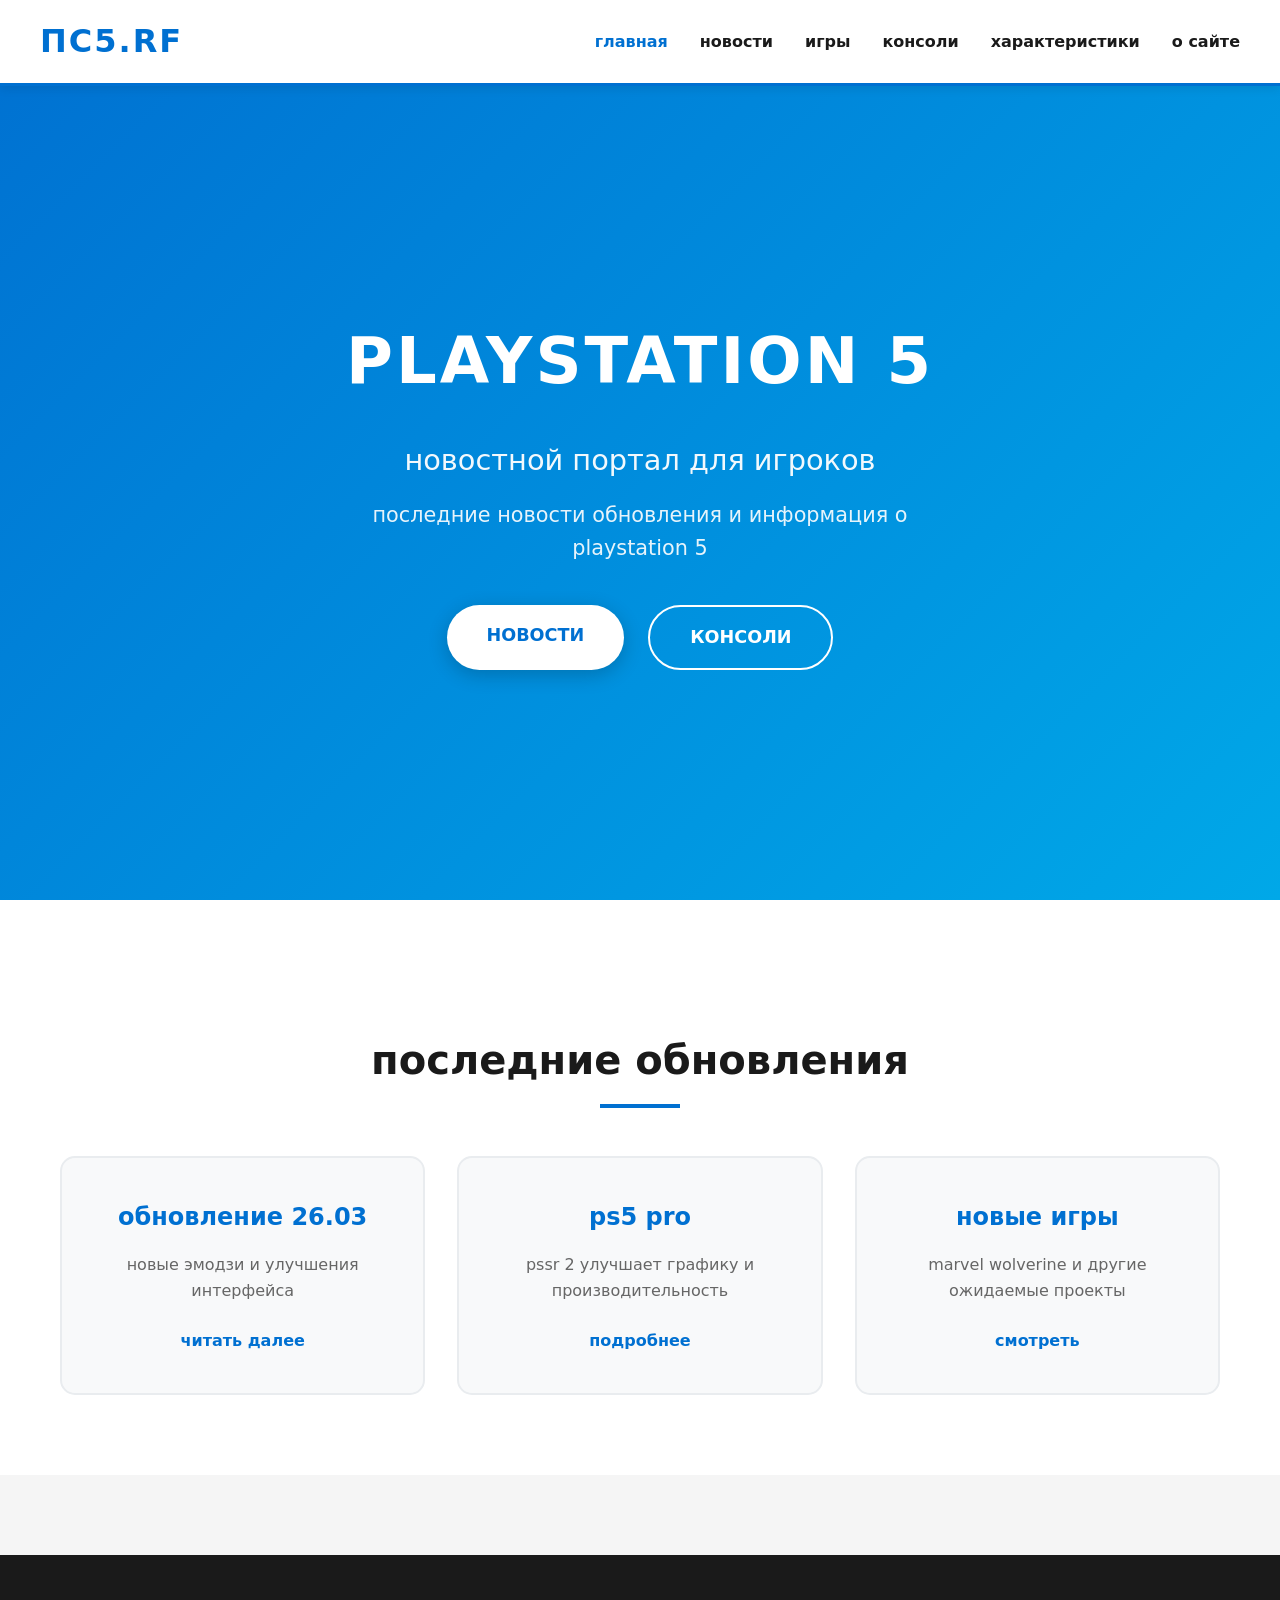
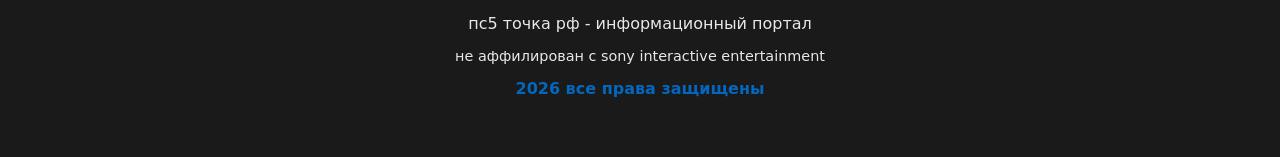
==== index.html @ 1b4337c7 "update" ====
<!DOCTYPE html>
<html lang="ru">
<head>
<meta charset="utf-8">
<meta name="viewport" content="width=device-width, initial-scale=1.0">
<title>пс5 точка рф - главная</title>
<link rel="stylesheet" href="assets/css/style.css">
<link rel="icon" href="assets/favicon/favicon.ico">
</head>
<body>
<header class="header">
<nav class="nav container">
<div class="logo">пс5.rf</div>
<ul class="nav-menu">
<li><a href="index.html" class="active">главная</a></li>
<li><a href="html/news.html">новости</a></li>
<li><a href="html/games.html">игры</a></li>
<li><a href="html/console.html">консоли</a></li>
<li><a href="html/specs.html">характеристики</a></li>
<li><a href="html/about.html">о сайте</a></li>
</ul>
<div class="burger">
<span></span>
<span></span>
<span></span>
</div>
</nav>
</header>
<section class="hero">
<div class="container">
<h1>playstation 5</h1>
<p class="hero-subtitle">новостной портал для игроков</p>
<p class="hero-text">последние новости обновления и информация о playstation 5</p>
<div class="hero-links">
<a href="html/news.html" class="btn btn-primary">новости</a>
<a href="html/console.html" class="btn btn-secondary">консоли</a>
</div>
</div>
</section>
<section class="preview">
<div class="container">
<h2 class="section-title">последние обновления</h2>
<div class="preview-grid">
<div class="preview-card">
<h3>обновление 26.03</h3>
<p>новые эмодзи и улучшения интерфейса</p>
<a href="html/news.html" class="link">читать далее</a>
</div>
<div class="preview-card">
<h3>ps5 pro</h3>
<p>pssr 2 улучшает графику и производительность</p>
<a href="html/console.html" class="link">подробнее</a>
</div>
<div class="preview-card">
<h3>новые игры</h3>
<p>marvel wolverine и другие ожидаемые проекты</p>
<a href="html/games.html" class="link">смотреть</a>
</div>
</div>
</div>
</section>
<footer class="footer">
<div class="container">
<p>пс5 точка рф - информационный портал</p>
<p class="disclaimer">не аффилирован с sony interactive entertainment</p>
<p class="copyright">2026 все права защищены</p>
</div>
</footer>
<script src="assets/js/script.js"></script>
</body>
</html>
---- assets/css/style.css ----
* {
margin: 0;
padding: 0;
box-sizing: border-box;
}

body {
font-family: 'Segoe UI', system-ui, -apple-system, sans-serif;
background: #f5f5f5;
color: #1a1a1a;
line-height: 1.6;
}

.container {
max-width: 1200px;
margin: 0 auto;
padding: 0 20px;
}

.header {
background: #fff;
position: fixed;
width: 100%;
top: 0;
z-index: 1000;
box-shadow: 0 2px 10px rgba(0,0,0,0.1);
border-bottom: 3px solid #0070d1;
}

.nav {
display: flex;
justify-content: space-between;
align-items: center;
padding: 1rem 0;
}

.logo {
font-size: 2rem;
font-weight: 800;
color: #0070d1;
text-transform: uppercase;
letter-spacing: 2px;
}

.nav-menu {
display: flex;
list-style: none;
gap: 2rem;
}
.nav-menu a {
color: #1a1a1a;
text-decoration: none;
font-weight: 600;
font-size: 1rem;
transition: color 0.3s;
padding: 0.5rem 0;
}

.nav-menu a:hover,
.nav-menu a.active {
color: #0070d1;
}

.burger {
display: none;
flex-direction: column;
cursor: pointer;
gap: 5px;
}

.burger span {
width: 28px;
height: 3px;
background: #0070d1;
border-radius: 3px;
transition: all 0.3s;
}

.hero {
min-height: 100vh;
display: flex;
align-items: center;
justify-content: center;
text-align: center;
background: linear-gradient(135deg, #0070d1 0%, #00a8e8 100%);
padding-top: 80px;
color: #fff;
}

.hero h1 {
font-size: 4rem;
margin-bottom: 1.5rem;
text-transform: uppercase;
letter-spacing: 3px;
}

.hero-subtitle {
font-size: 1.8rem;
margin-bottom: 1rem;opacity: 0.95;
}

.hero-text {
font-size: 1.3rem;
margin-bottom: 2.5rem;
opacity: 0.9;
max-width: 600px;
margin-left: auto;
margin-right: auto;
}

.hero-links {
display: flex;
gap: 1.5rem;
justify-content: center;
flex-wrap: wrap;
}

.btn {
display: inline-block;
padding: 1rem 2.5rem;
border: none;
border-radius: 50px;
font-size: 1.1rem;
cursor: pointer;
transition: all 0.3s;
text-decoration: none;
font-weight: 700;
text-transform: uppercase;
}

.btn-primary {
background: #fff;
color: #0070d1;
box-shadow: 0 5px 20px rgba(0,0,0,0.2);
}

.btn-primary:hover {
transform: translateY(-3px);
box-shadow: 0 8px 25px rgba(0,0,0,0.3);
}

.btn-secondary {
background: transparent;
color: #fff;
border: 2px solid #fff;
}

.btn-secondary:hover {background: #fff;
color: #0070d1;
}

.section-title {
font-size: 2.5rem;
text-align: center;
margin: 3rem 0;
color: #1a1a1a;
position: relative;
padding-bottom: 1rem;
}

.section-title::after {
content: '';
position: absolute;
bottom: 0;
left: 50%;
transform: translateX(-50%);
width: 80px;
height: 4px;
background: #0070d1;
}

.preview {
padding: 5rem 0;
background: #fff;
}

.preview-grid {
display: grid;
grid-template-columns: repeat(3, 1fr);
gap: 2rem;
}

.preview-card {
background: #f8f9fa;
padding: 2.5rem;
border-radius: 15px;
border: 2px solid #e9ecef;
transition: all 0.3s;
text-align: center;
}

.preview-card:hover {
transform: translateY(-5px);
border-color: #0070d1;
box-shadow: 0 10px 30px rgba(0,112,209,0.15);
}
.preview-card h3 {
color: #0070d1;
font-size: 1.5rem;
margin-bottom: 1rem;
}

.preview-card p {
color: #666;
margin-bottom: 1.5rem;
}

.link {
color: #0070d1;
text-decoration: none;
font-weight: 600;
}

.link:hover {
text-decoration: underline;
}

.page-header {
background: linear-gradient(135deg, #0070d1, #00a8e8);
padding: 150px 0 80px;
text-align: center;
color: #fff;
margin-top: 60px;
}

.page-header h1 {
font-size: 3rem;
text-transform: uppercase;
}

.footer {
background: #1a1a1a;
color: #fff;
padding: 3rem 0;
text-align: center;
margin-top: 5rem;
}

.footer p {
margin: 0.5rem 0;
opacity: 0.9;
}

.disclaimer {
font-size: 0.9rem;
opacity: 0.7;}

.copyright {
margin-top: 1.5rem;
color: #0070d1;
font-weight: 600;
}

@media (max-width: 768px) {
.nav-menu {
position: fixed;
left: -100%;
top: 70px;
flex-direction: column;
background: #fff;
width: 100%;
text-align: center;
transition: 0.3s;
padding: 2rem 0;
box-shadow: 0 5px 10px rgba(0,0,0,0.1);
gap: 1.5rem;
}
.nav-menu.active {
left: 0;
}
.burger {
display: flex;
}
.hero h1 {
font-size: 2.5rem;
}
.hero-subtitle {
font-size: 1.3rem;
}
.hero-text {
font-size: 1.1rem;
}
.preview-grid {
grid-template-columns: 1fr;
}
.section-title {
font-size: 2rem;
}
.page-header h1 {
font-size: 2rem;
}
}
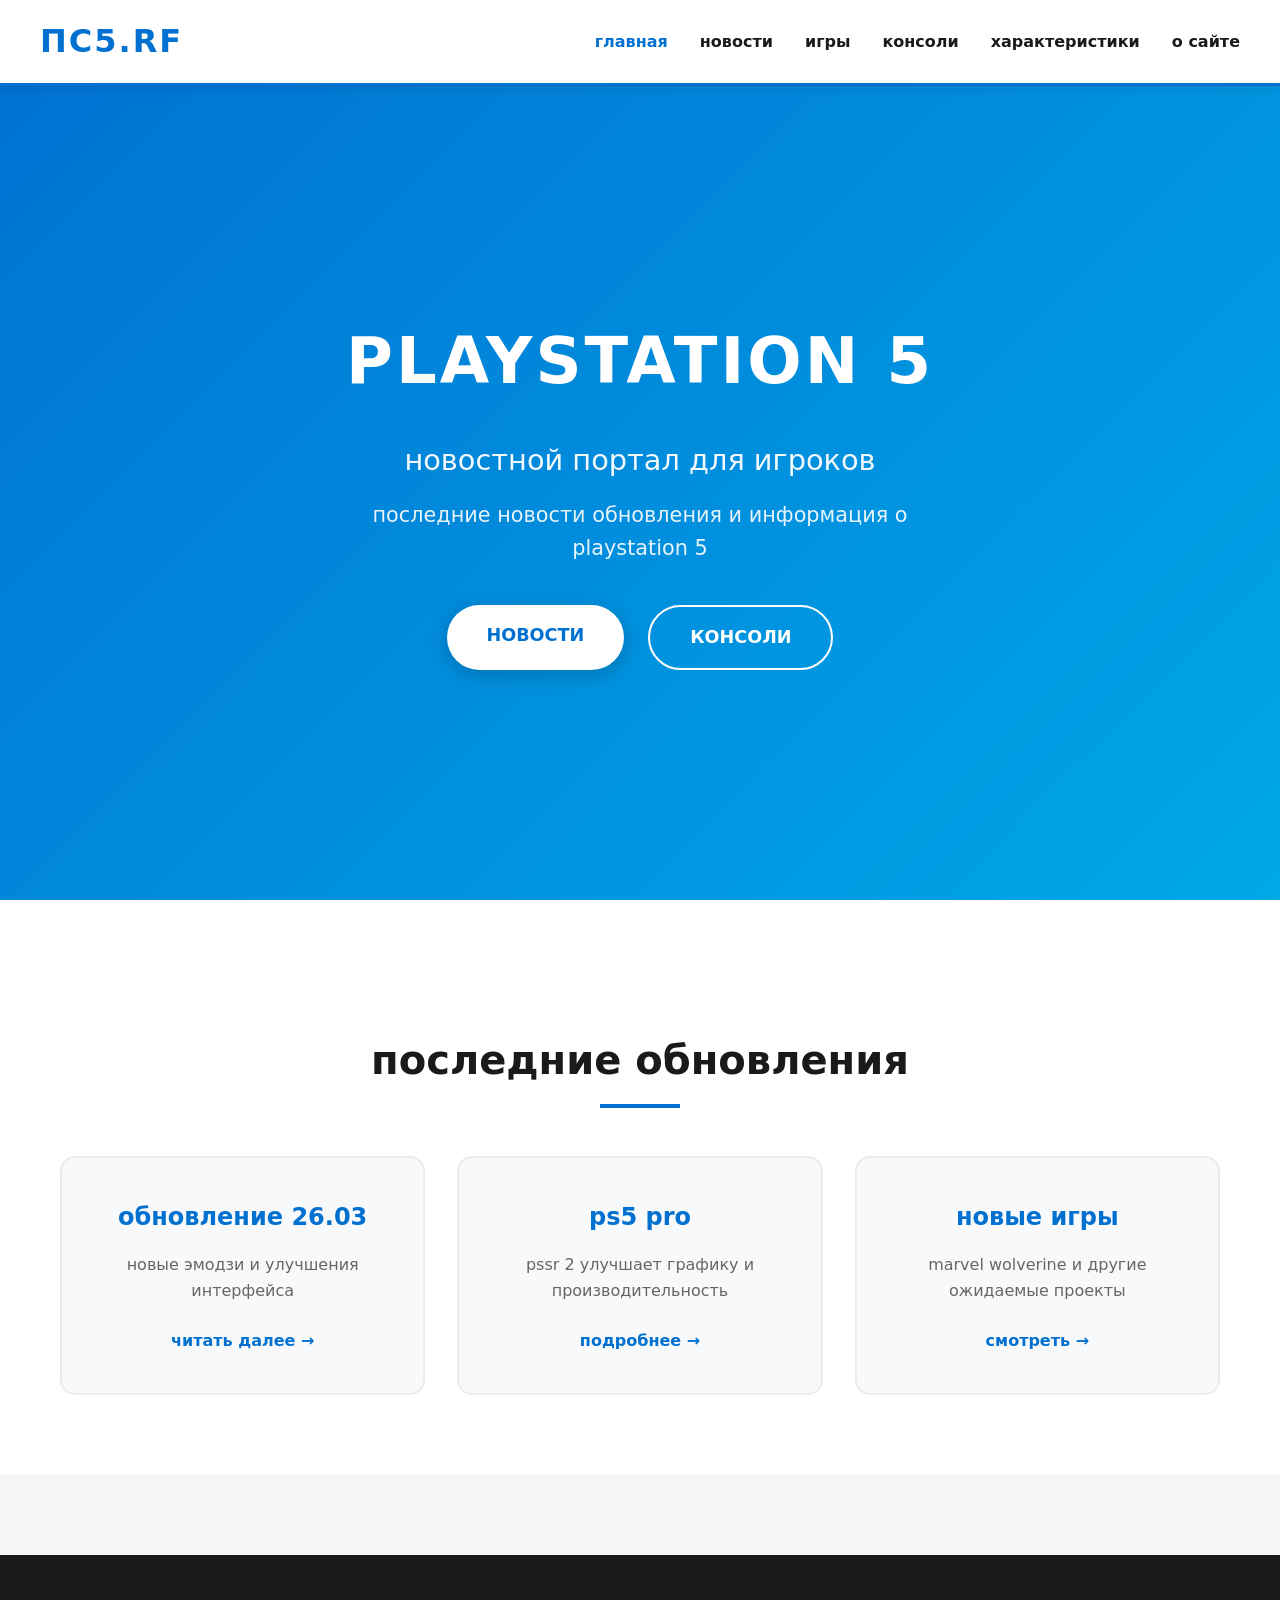
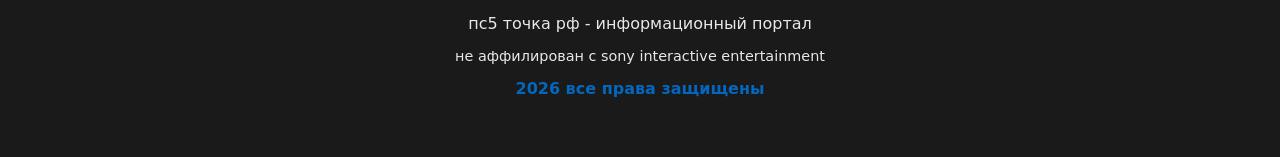
==== commit 858551cb: "upgrade: enhance HTML with improved link indicators and updated styling" ====
--- a/index.html
+++ b/index.html
@@ -44,17 +44,17 @@
 <div class="preview-card">
 <h3>обновление 26.03</h3>
 <p>новые эмодзи и улучшения интерфейса</p>
-<a href="html/news.html" class="link">читать далее</a>
+<a href="html/news.html" class="link">читать далее →</a>
 </div>
 <div class="preview-card">
 <h3>ps5 pro</h3>
 <p>pssr 2 улучшает графику и производительность</p>
-<a href="html/console.html" class="link">подробнее</a>
+<a href="html/console.html" class="link">подробнее →</a>
 </div>
 <div class="preview-card">
 <h3>новые игры</h3>
 <p>marvel wolverine и другие ожидаемые проекты</p>
-<a href="html/games.html" class="link">смотреть</a>
+<a href="html/games.html" class="link">смотреть →</a>
 </div>
 </div>
 </div>
@@ -68,4 +68,4 @@
 </footer>
 <script src="assets/js/script.js"></script>
 </body>
-</html>+</html>
